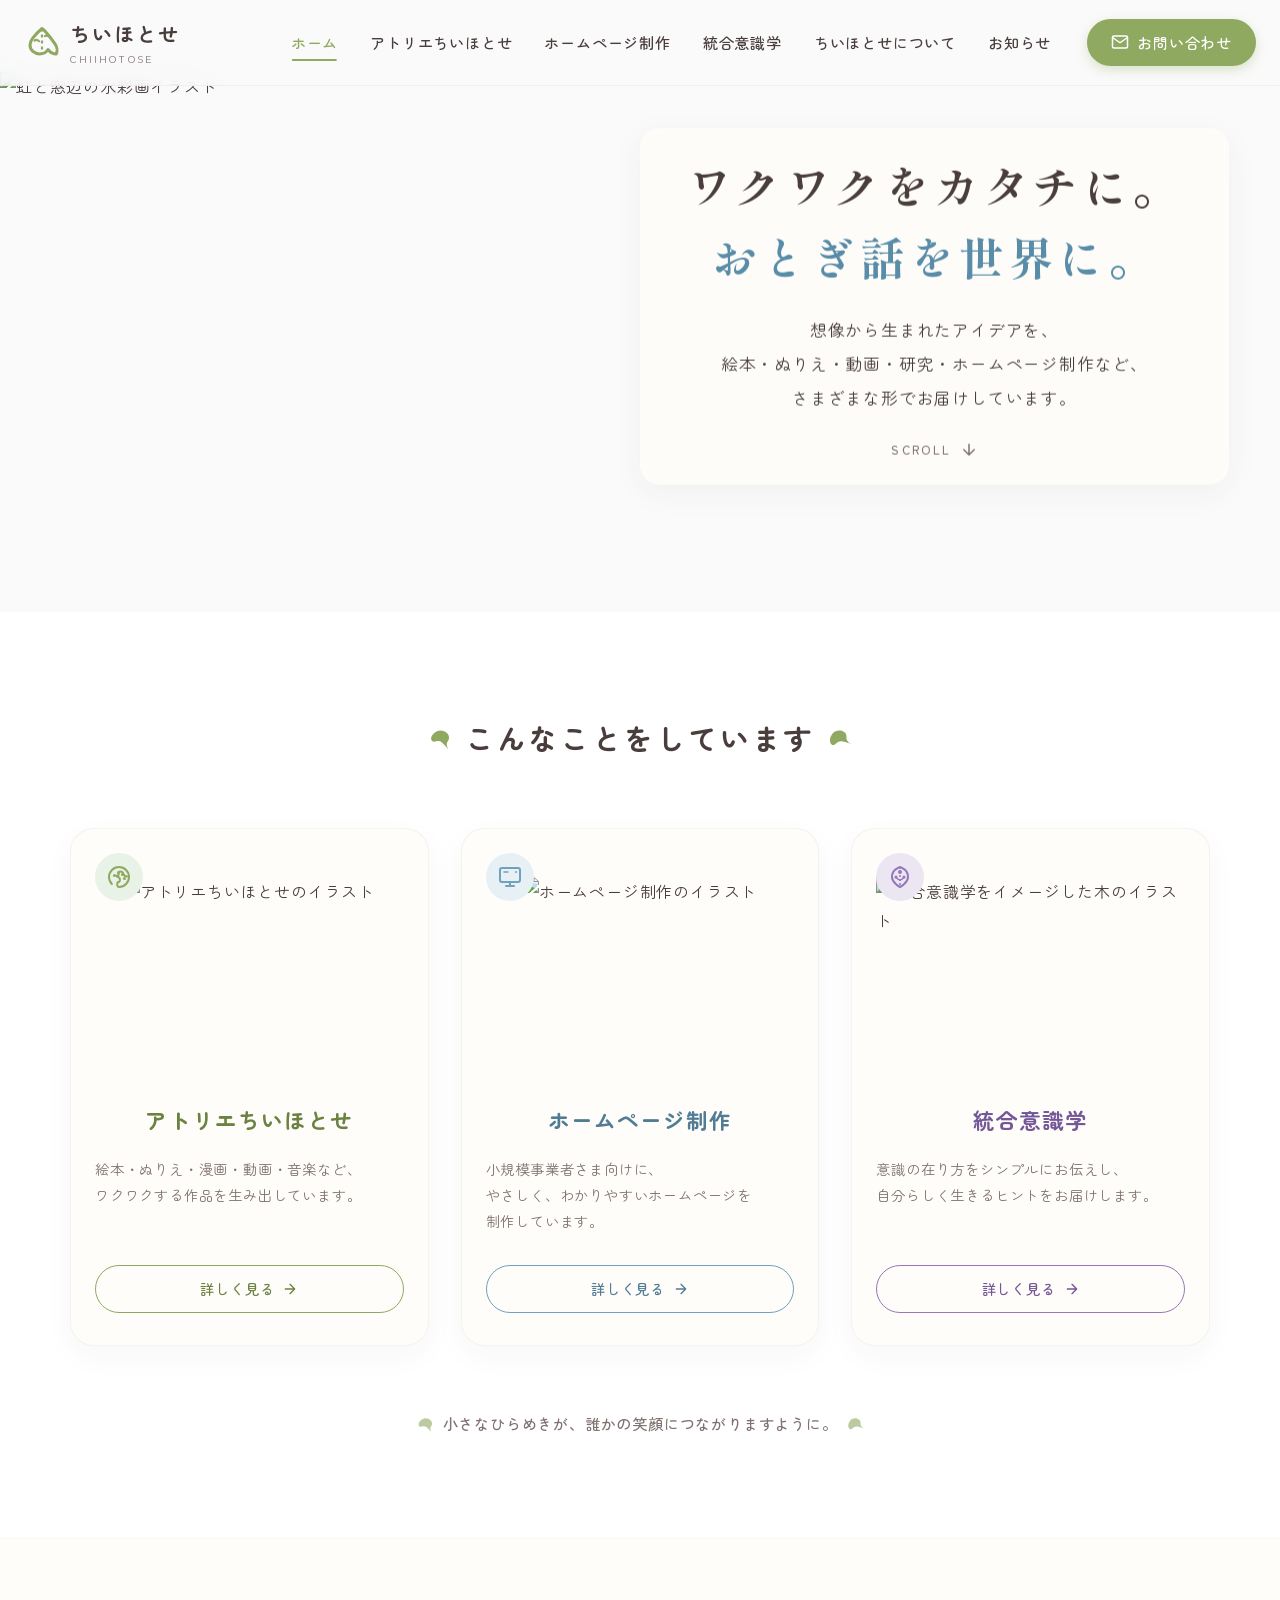
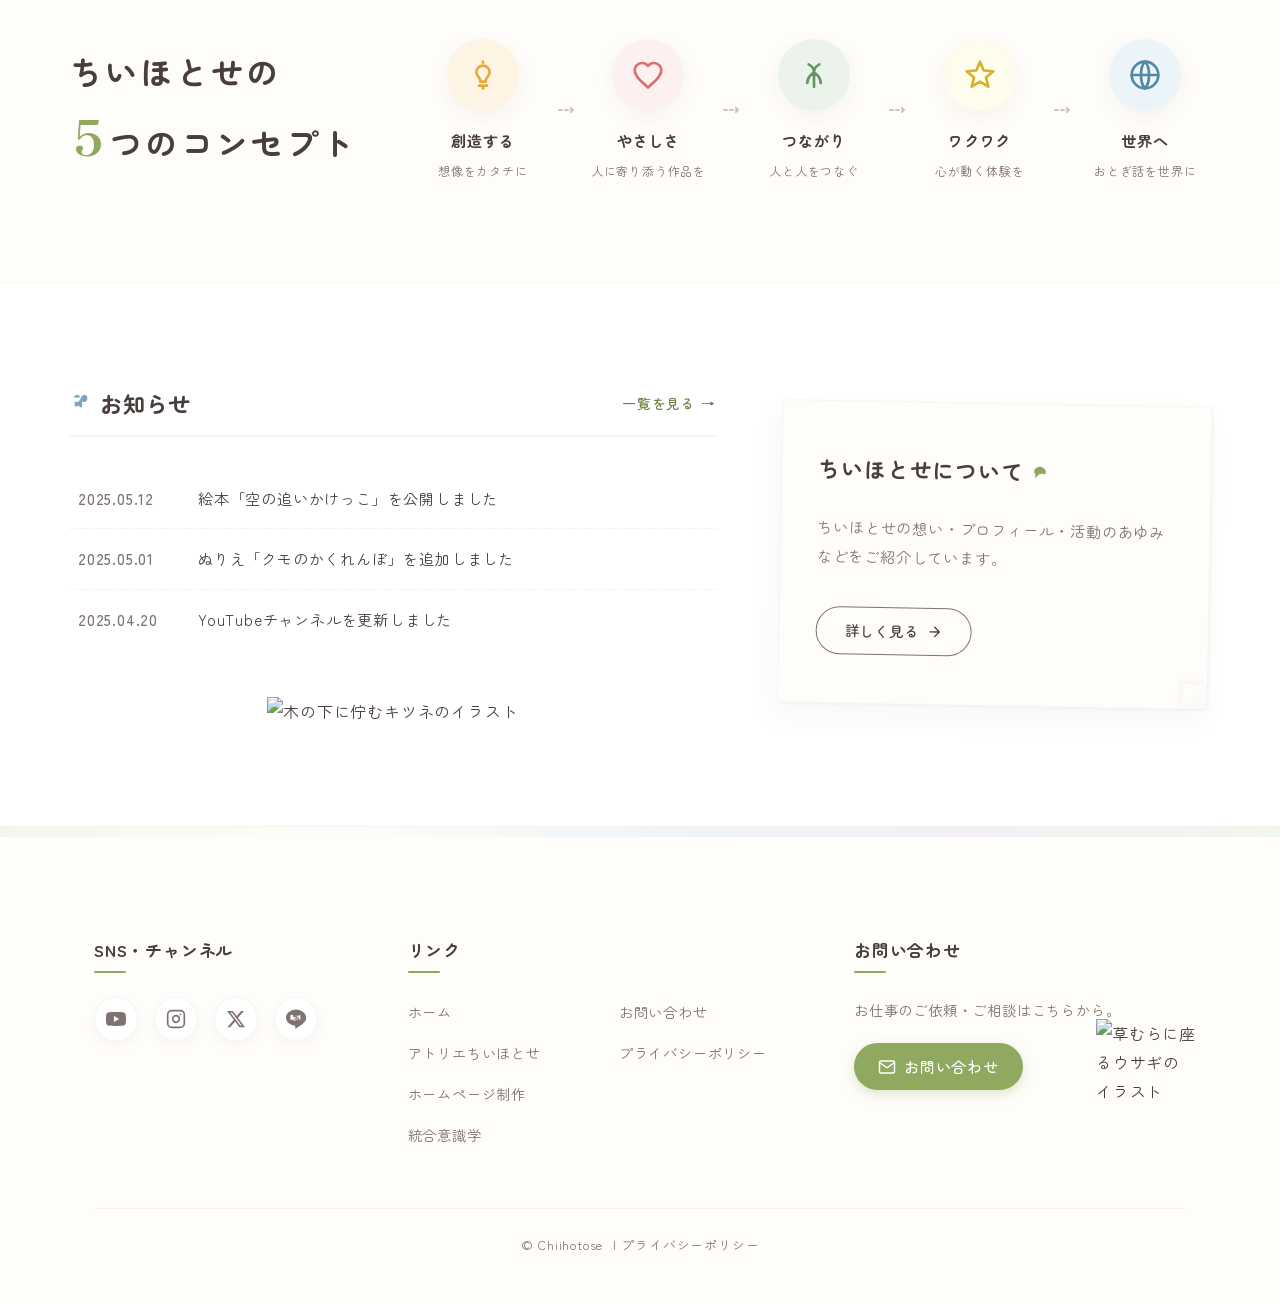
==== index.html @ cfeb2f80 "Add files via upload" ====
<!DOCTYPE html>
<html lang="ja">
<head>
    <meta charset="UTF-8">
    <meta name="viewport" content="width=device-width, initial-scale=1.0">
    <title>ちいほとせ | ワクワクをカタチに。おとぎ話を世界に。</title>
    <meta name="description" content="想像から生まれたアイデアを、絵本・ぬりえ・漫画・動画・音楽・研究など、さまざまな形でお届けしているクリエイティブスタジオ「ちいほとせ」の公式サイトです。">
    <!-- Google Fonts: Zen Maru Gothic & Shippori Mincho -->
    <link rel="preconnect" href="https://fonts.googleapis.com">
    <link rel="preconnect" href="https://fonts.gstatic.com" crossorigin>
    <link href="https://fonts.googleapis.com/css2?family=Shippori+Mincho:wght@500;700&family=Zen+Maru+Gothic:wght@400;500;700&display=swap" rel="stylesheet">
    <!-- styles.css -->
    <link rel="stylesheet" href="styles.css">
</head>
<body>
    <!-- ヘッダー -->
    <header class="site-header" id="site-header">
        <div class="header-container">
            <a href="#" class="header-logo" aria-label="ちいほとせ ホーム">
                <svg class="logo-icon" viewBox="0 0 24 24" fill="none" xmlns="http://www.w3.org/2000/svg">
                    <path d="M12 3C8.5 6 4 10 4 14C4 17.5 7 20 10.5 20C13 20 15 18.5 16 17C17.5 19 19.5 20 21.5 20C22.5 18 22 15 20.5 13C19 11 15 5 12 3Z" stroke="#8FA960" stroke-width="2" stroke-linecap="round" stroke-linejoin="round"/>
                    <path d="M12 3V20" stroke="#8FA960" stroke-width="1.5" stroke-dasharray="2 2"/>
                    <path d="M7 11C7 11 8.5 10 10 11.5" stroke="#8FA960" stroke-width="1.5" stroke-linecap="round"/>
                    <path d="M14 8C14 8 16 7 17.5 9" stroke="#8FA960" stroke-width="1.5" stroke-linecap="round"/>
                </svg>
                <div class="logo-text">
                    <span class="logo-main">ちいほとせ</span>
                    <span class="logo-sub">chiihotose</span>
                </div>
            </a>
            <button class="mobile-nav-toggle" aria-controls="primary-navigation" aria-expanded="false" aria-label="メニューを開閉する">
                <span class="hamburger-bar"></span>
                <span class="hamburger-bar"></span>
                <span class="hamburger-bar"></span>
            </button>
            <nav class="header-nav" id="primary-navigation">
                <ul class="nav-list">
                    <li><a href="#" class="nav-link active">ホーム</a></li>
                    <li><a href="atelier.html" class="nav-link">アトリエちいほとせ</a></li>
                    <li><a href="web.html" class="nav-link">ホームページ制作</a></li>
                    <li><a href="https://aru-ics.github.io/github.io/" class="nav-link" target="_blank" rel="noopener noreferrer">統合意識学</a></li>
                    <li><a href="#about" class="nav-link">ちいほとせについて</a></li>
                    <li><a href="#news" class="nav-link">お知らせ</a></li>
                </ul>
            </nav>
            <div class="header-cta">
                <a href="mailto:chiihotose@gmail.com" class="btn btn-contact">
                    <svg class="btn-icon" viewBox="0 0 24 24" fill="none" xmlns="http://www.w3.org/2000/svg">
                        <path d="M4 4H20C21.1 4 22 4.9 22 6V18C22 19.1 21.1 20 20 20H4C2.9 20 2 19.1 2 18V6C2 4.9 2.9 4 4 4Z" stroke="currentColor" stroke-width="2" stroke-linecap="round" stroke-linejoin="round"/>
                        <path d="M22 6L12 13L2 6" stroke="currentColor" stroke-width="2" stroke-linecap="round" stroke-linejoin="round"/>
                    </svg>
                    <span>お問い合わせ</span>
                </a>
            </div>
        </div>
    </header>

    <main>
        <!-- ヒーローセクション -->
        <section class="hero-section hero-fullwidth">
            <div class="hero-bg-wrapper">
                <img src="assets/hero_watercolor_window.png" alt="虹と窓辺の水彩画イラスト" class="hero-bg-img">
                <div class="hero-overlay-content">
                    <h1 class="hero-title">
                        <span class="title-line">ワクワクをカタチに。</span>
                        <span class="title-line text-blue">おとぎ話を世界に。</span>
                    </h1>
                    <p class="hero-subtext">
                        想像から生まれたアイデアを、<br>
                        絵本・ぬりえ・動画・研究・ホームページ制作など、<br>
                        さまざまな形でお届けしています。
                    </p>
                    <div class="scroll-indicator">
                        <span class="scroll-text">SCROLL</span>
                        <svg class="scroll-arrow" viewBox="0 0 24 24" fill="none" xmlns="http://www.w3.org/2000/svg">
                            <path d="M12 5V19M12 19L5 12M12 19L19 12" stroke="currentColor" stroke-width="2" stroke-linecap="round" stroke-linejoin="round"/>
                        </svg>
                    </div>
                </div>
            </div>
        </section>

        <!-- サービスカードセクション -->
        <section class="services-section">
            <div class="section-container">
                <h2 class="section-title">
                    <svg class="title-leaf leaf-left" viewBox="0 0 24 24" fill="currentColor" xmlns="http://www.w3.org/2000/svg"><path d="M2 21C2 21 6 18 10 16C12 15 15 15.5 17 17C18.5 18 20 17.5 21 16C22.5 13.5 21 9 17 6C14.5 4 10 4 7 6C4.5 7.5 3.5 10.5 4.5 13C5.5 15 5 18 2 21Z"/></svg>
                    <span>こんなことをしています</span>
                    <svg class="title-leaf leaf-right" viewBox="0 0 24 24" fill="currentColor" xmlns="http://www.w3.org/2000/svg"><path d="M22 21C22 21 18 18 14 16C12 15 9 15.5 7 17C5.5 18 4 17.5 3 16C1.5 13.5 3 9 7 6C9.5 4 14 4 17 6C19.5 7.5 20.5 10.5 19.5 13C18.5 15 19 18 22 21Z"/></svg>
                </h2>

                <div class="services-grid">
                    <!-- カード 1: アトリエちいほとせ -->
                    <a href="atelier.html" class="service-card card-atelier">
                        <div class="card-icon-wrapper circle-green">
                            <svg class="card-icon" viewBox="0 0 24 24" fill="none" xmlns="http://www.w3.org/2000/svg">
                                <path d="M12 22C17.5228 22 22 17.5228 22 12C22 6.47715 17.5228 2 12 2C6.47715 2 2 6.47715 2 12C2 14.7255 3.09032 17.1962 4.85857 19M12 22C11.3323 22 10.4284 21.0541 10.222 19.5857C10.027 18.2001 10.5843 17 11.5 17C12.4157 17 13.0805 15.7999 12.8856 14.4143C12.6791 12.9459 11.4589 12 10.7912 12C9.5 12 9.5 10.5 10.5 10.5C11.5 10.5 12 9.5 11.5 8.5C11 7.5 12 6.5 13.5 6.5C15 6.5 16 7.5 16.5 9C17 10.5 18.5 11.5 20 11.5" stroke="currentColor" stroke-width="2" stroke-linecap="round" stroke-linejoin="round"/>
                                <circle cx="7.5" cy="10.5" r="1.5" fill="currentColor"/>
                                <circle cx="11.5" cy="7.5" r="1.5" fill="currentColor"/>
                                <circle cx="15.5" cy="9.5" r="1.5" fill="currentColor"/>
                                <circle cx="17.5" cy="13.5" r="1.5" fill="currentColor"/>
                            </svg>
                        </div>
                        <div class="card-image-container">
                            <img src="assets/atelier_image_only.png" alt="アトリエちいほとせのイラスト" class="card-img">
                        </div>
                        <div class="card-body">
                            <h3 class="card-title text-green">アトリエちいほとせ</h3>
                            <p class="card-description">絵本・ぬりえ・漫画・動画・音楽など、<br>ワクワクする作品を生み出しています。</p>
                            <div class="card-btn btn-atelier-border">
                                <span>詳しく見る</span>
                                <svg class="btn-arrow" viewBox="0 0 24 24" fill="none" xmlns="http://www.w3.org/2000/svg">
                                    <path d="M5 12H19M19 12L12 5M19 12L12 19" stroke="currentColor" stroke-width="2" stroke-linecap="round" stroke-linejoin="round"/>
                                </svg>
                            </div>
                        </div>
                    </a>

                    <!-- カード 2: ホームページ制作 -->
                    <a href="web.html" class="service-card card-web">
                        <div class="card-icon-wrapper circle-blue">
                            <svg class="card-icon" viewBox="0 0 24 24" fill="none" xmlns="http://www.w3.org/2000/svg">
                                <rect x="2" y="3" width="20" height="14" rx="2" stroke="currentColor" stroke-width="2" stroke-linecap="round" stroke-linejoin="round"/>
                                <path d="M8 21H16" stroke="currentColor" stroke-width="2" stroke-linecap="round" stroke-linejoin="round"/>
                                <path d="M12 17V21" stroke="currentColor" stroke-width="2" stroke-linecap="round" stroke-linejoin="round"/>
                                <path d="M6 7H10" stroke="currentColor" stroke-width="1.5" stroke-linecap="round"/>
                                <circle cx="18" cy="7" r="1" fill="currentColor"/>
                            </svg>
                        </div>
                        <div class="card-image-container">
                            <img src="assets/web_image_only.png" alt="ホームページ制作のイラスト" class="card-img">
                        </div>
                        <div class="card-body">
                            <h3 class="card-title text-blue">ホームページ制作</h3>
                            <p class="card-description">小規模事業者さま向けに、<br>やさしく、わかりやすいホームページを<br>制作しています。</p>
                            <div class="card-btn btn-web-border">
                                <span>詳しく見る</span>
                                <svg class="btn-arrow" viewBox="0 0 24 24" fill="none" xmlns="http://www.w3.org/2000/svg">
                                    <path d="M5 12H19M19 12L12 5M19 12L12 19" stroke="currentColor" stroke-width="2" stroke-linecap="round" stroke-linejoin="round"/>
                                </svg>
                            </div>
                        </div>
                    </a>

                    <!-- カード 3: 統合意識学 -->
                    <a href="https://aru-ics.github.io/github.io/" class="service-card card-ics" target="_blank" rel="noopener noreferrer">
                        <div class="card-icon-wrapper circle-purple">
                            <svg class="card-icon" viewBox="0 0 24 24" fill="none" xmlns="http://www.w3.org/2000/svg">
                                <path d="M12 22C12 22 20 18 20 12C20 8 18 5 15 3.5C13.5 2.5 12 2 12 2C12 2 10.5 2.5 9 3.5C6 5 4 8 4 12C4 18 12 22 12 22Z" stroke="currentColor" stroke-width="2" stroke-linecap="round" stroke-linejoin="round"/>
                                <path d="M12 2V22" stroke="currentColor" stroke-width="1.5" stroke-dasharray="2 2"/>
                                <circle cx="12" cy="7" r="2" fill="currentColor"/>
                                <circle cx="8" cy="12" r="1.5" fill="currentColor"/>
                                <circle cx="16" cy="12" r="1.5" fill="currentColor"/>
                                <path d="M8 12.5C9.5 14 10.5 15 12 15C13.5 15 14.5 14 16 12.5" stroke="currentColor" stroke-width="1.5" stroke-linecap="round"/>
                            </svg>
                        </div>
                        <div class="card-image-container">
                            <img src="assets/ics_image_only.png" alt="統合意識学をイメージした木のイラスト" class="card-img">
                        </div>
                        <div class="card-body">
                            <h3 class="card-title text-purple">統合意識学</h3>
                            <p class="card-description">意識の在り方をシンプルにお伝えし、<br>自分らしく生きるヒントをお届けします。</p>
                            <div class="card-btn btn-ics-border">
                                <span>詳しく見る</span>
                                <svg class="btn-arrow" viewBox="0 0 24 24" fill="none" xmlns="http://www.w3.org/2000/svg">
                                    <path d="M5 12H19M19 12L12 5M19 12L12 19" stroke="currentColor" stroke-width="2" stroke-linecap="round" stroke-linejoin="round"/>
                                </svg>
                            </div>
                        </div>
                    </a>
                </div>

                <p class="services-footer-text">
                    <svg class="inline-leaf" viewBox="0 0 24 24" fill="currentColor" xmlns="http://www.w3.org/2000/svg"><path d="M2 21C2 21 6 18 10 16C12 15 15 15.5 17 17C18.5 18 20 17.5 21 16C22.5 13.5 21 9 17 6C14.5 4 10 4 7 6C4.5 7.5 3.5 10.5 4.5 13C5.5 15 5 18 2 21Z"/></svg>
                    <span>小さなひらめきが、誰かの笑顔につながりますように。</span>
                    <svg class="inline-leaf" viewBox="0 0 24 24" fill="currentColor" xmlns="http://www.w3.org/2000/svg"><path d="M22 21C22 21 18 18 14 16C12 15 9 15.5 7 17C5.5 18 4 17.5 3 16C1.5 13.5 3 9 7 6C9.5 4 14 4 17 6C19.5 7.5 20.5 10.5 19.5 13C18.5 15 19 18 22 21Z"/></svg>
                </p>
            </div>
        </section>

        <!-- コンセプトセクション -->
        <section class="concept-section">
            <div class="section-container">
                <div class="concept-layout">
                    <div class="concept-left">
                        <h2 class="concept-section-title">
                            ちいほとせの<br>
                            <span class="highlight-num">5</span>つのコンセプト
                        </h2>
                    </div>
                    <div class="concept-right">
                        <div class="concept-flow">
                            <!-- コンセプト 1 -->
                            <div class="concept-node">
                                <div class="concept-icon-circle bg-yellow">
                                    <svg viewBox="0 0 24 24" fill="none" xmlns="http://www.w3.org/2000/svg" class="concept-svg">
                                        <path d="M15 14C16 13 17 11.5 17 10C17 7.2 14.8 5 12 5C9.2 5 7 7.2 7 10C7 11.5 8 13 9 14C9.8 14.8 10 16 10 17H14C14 16 14.2 14.8 15 14Z" stroke="currentColor" stroke-width="2" stroke-linecap="round" stroke-linejoin="round"/>
                                        <path d="M9 20H15" stroke="currentColor" stroke-width="2" stroke-linecap="round" stroke-linejoin="round"/>
                                        <path d="M12 2V3" stroke="currentColor" stroke-width="2" stroke-linecap="round"/>
                                        <path d="M12 21V22" stroke="currentColor" stroke-width="2" stroke-linecap="round"/>
                                    </svg>
                                </div>
                                <h4 class="concept-node-title">創造する</h4>
                                <p class="concept-node-desc">想像をカタチに</p>
                            </div>

                            <div class="concept-arrow">
                                <svg class="dotted-arrow" viewBox="0 0 24 24" fill="none" xmlns="http://www.w3.org/2000/svg">
                                    <path d="M5 12H19M19 12L15 8M19 12L15 16" stroke="currentColor" stroke-width="2" stroke-linecap="round" stroke-linejoin="round" stroke-dasharray="3 3"/>
                                </svg>
                            </div>

                            <!-- コンセプト 2 -->
                            <div class="concept-node">
                                <div class="concept-icon-circle bg-pink">
                                    <svg viewBox="0 0 24 24" fill="none" xmlns="http://www.w3.org/2000/svg" class="concept-svg">
                                        <path d="M12 21.35L10.55 20.03C5.4 15.36 2 12.28 2 8.5C2 5.42 4.42 3 7.5 3C9.24 3 10.91 3.81 12 5.09C13.09 3.81 14.76 3 16.5 3C19.58 3 22 5.42 22 8.5C22 12.28 18.6 15.36 13.45 20.04L12 21.35Z" stroke="currentColor" stroke-width="2" stroke-linecap="round" stroke-linejoin="round"/>
                                    </svg>
                                </div>
                                <h4 class="concept-node-title">やさしさ</h4>
                                <p class="concept-node-desc">人に寄り添う作品を</p>
                            </div>

                            <div class="concept-arrow">
                                <svg class="dotted-arrow" viewBox="0 0 24 24" fill="none" xmlns="http://www.w3.org/2000/svg">
                                    <path d="M5 12H19M19 12L15 8M19 12L15 16" stroke="currentColor" stroke-width="2" stroke-linecap="round" stroke-linejoin="round" stroke-dasharray="3 3"/>
                                </svg>
                            </div>

                            <!-- コンセプト 3 -->
                            <div class="concept-node">
                                <div class="concept-icon-circle bg-green">
                                    <svg viewBox="0 0 24 24" fill="none" xmlns="http://www.w3.org/2000/svg" class="concept-svg">
                                        <path d="M12 10C12 10 12 6 8 4M12 10C12 10 12 6 16 4M12 10V21M12 10C9 12 7 15 7 18M12 10C15 12 17 15 17 18" stroke="currentColor" stroke-width="2" stroke-linecap="round" stroke-linejoin="round"/>
                                    </svg>
                                </div>
                                <h4 class="concept-node-title">つながり</h4>
                                <p class="concept-node-desc">人と人をつなぐ</p>
                            </div>

                            <div class="concept-arrow">
                                <svg class="dotted-arrow" viewBox="0 0 24 24" fill="none" xmlns="http://www.w3.org/2000/svg">
                                    <path d="M5 12H19M19 12L15 8M19 12L15 16" stroke="currentColor" stroke-width="2" stroke-linecap="round" stroke-linejoin="round" stroke-dasharray="3 3"/>
                                </svg>
                            </div>

                            <!-- コンセプト 4 -->
                            <div class="concept-node">
                                <div class="concept-icon-circle bg-lightyellow">
                                    <svg viewBox="0 0 24 24" fill="none" xmlns="http://www.w3.org/2000/svg" class="concept-svg">
                                        <path d="M12 2L14.8 8.6L22 9.2L16.5 13.8L18.2 20.8L12 17L5.8 20.8L7.5 13.8L2 9.2L9.2 8.6L12 2Z" stroke="currentColor" stroke-width="2" stroke-linecap="round" stroke-linejoin="round"/>
                                    </svg>
                                </div>
                                <h4 class="concept-node-title">ワクワク</h4>
                                <p class="concept-node-desc">心が動く体験を</p>
                            </div>

                            <div class="concept-arrow">
                                <svg class="dotted-arrow" viewBox="0 0 24 24" fill="none" xmlns="http://www.w3.org/2000/svg">
                                    <path d="M5 12H19M19 12L15 8M19 12L15 16" stroke="currentColor" stroke-width="2" stroke-linecap="round" stroke-linejoin="round" stroke-dasharray="3 3"/>
                                </svg>
                            </div>

                            <!-- コンセプト 5 -->
                            <div class="concept-node">
                                <div class="concept-icon-circle bg-blue">
                                    <svg viewBox="0 0 24 24" fill="none" xmlns="http://www.w3.org/2000/svg" class="concept-svg">
                                        <circle cx="12" cy="12" r="10" stroke="currentColor" stroke-width="2" stroke-linecap="round" stroke-linejoin="round"/>
                                        <path d="M12 2C14.5 4.5 15 8.5 15 12C15 15.5 14.5 19.5 12 22C9.5 19.5 9 15.5 9 12C9 8.5 9.5 4.5 12 2Z" stroke="currentColor" stroke-width="2" stroke-linecap="round" stroke-linejoin="round"/>
                                        <path d="M2 12H22" stroke="currentColor" stroke-width="2" stroke-linecap="round" stroke-linejoin="round"/>
                                    </svg>
                                </div>
                                <h4 class="concept-node-title">世界へ</h4>
                                <p class="concept-node-desc">おとぎ話を世界に</p>
                            </div>
                        </div>
                    </div>
                </div>
            </div>
        </section>

        <!-- お知らせ ＆ ちいほとせについて セクション -->
        <section class="info-section">
            <div class="section-container grid-two-columns">
                <!-- お知らせ -->
                <div class="news-column" id="news">
                    <div class="column-header">
                        <h3 class="column-title">
                            <svg class="title-butterfly" viewBox="0 0 24 24" fill="currentColor" xmlns="http://www.w3.org/2000/svg">
                                <path d="M4 6C4 6 5.5 3 8 3C10.5 3 11 5.5 11 7C11 9 9.5 11 7.5 11C6.5 11 5.5 10 5.5 10C5.5 10 5 11.5 5 13C5 15 6 16 7 16C8 16 9 14.5 9 14.5C9 14.5 10 16 11 16.5C12 17 13.5 16 13.5 16C13.5 16 13 14.5 13 13C13 11.5 13.5 10 13.5 10C13.5 10 14.5 11 15.5 11C17.5 11 19 9 19 7C19 5.5 18.5 3 16 3C13.5 3 12 6 12 6C12 6 11.5 8 11.5 9.5C11.5 8 11 6 11 6Z"/>
                            </svg>
                            <span>お知らせ</span>
                        </h3>
                        <a href="#" class="btn-more-link">一覧を見る →</a>
                    </div>
                    <ul class="news-list">
                        <li class="news-item">
                            <span class="news-date">2025.05.12</span>
                            <span class="news-text">絵本「空の追いかけっこ」を公開しました</span>
                        </li>
                        <li class="news-item">
                            <span class="news-date">2025.05.01</span>
                            <span class="news-text">ぬりえ「クモのかくれんぼ」を追加しました</span>
                        </li>
                        <li class="news-item">
                            <span class="news-date">2025.04.20</span>
                            <span class="news-text">YouTubeチャンネルを更新しました</span>
                        </li>
                    </ul>
                    <div class="news-illustration">
                        <img src="assets/fox_under_tree.png" alt="木の下に佇むキツネのイラスト" class="fox-tree-img">
                    </div>
                </div>

                <!-- ちいほとせについて -->
                <div class="about-column" id="about">
                    <div class="about-card-paper">
                        <div class="about-card-inner">
                            <h3 class="about-card-title">
                                <span>ちいほとせについて</span>
                                <svg class="inline-leaf-mini" viewBox="0 0 24 24" fill="currentColor" xmlns="http://www.w3.org/2000/svg"><path d="M2 21C2 21 6 18 10 16C12 15 15 15.5 17 17C18.5 18 20 17.5 21 16C22.5 13.5 21 9 17 6C14.5 4 10 4 7 6C4.5 7.5 3.5 10.5 4.5 13C5.5 15 5 18 2 21Z"/></svg>
                            </h3>
                            <p class="about-card-text">
                                ちいほとせの想い・プロフィール・活動のあゆみなどをご紹介しています。
                            </p>
                            <a href="#" class="about-card-btn">
                                <span>詳しく見る</span>
                                <svg class="btn-arrow" viewBox="0 0 24 24" fill="none" xmlns="http://www.w3.org/2000/svg">
                                    <path d="M5 12H19M19 12L12 5M19 12L12 19" stroke="currentColor" stroke-width="2" stroke-linecap="round" stroke-linejoin="round"/>
                                </svg>
                            </a>
                        </div>
                    </div>
                </div>
            </div>
        </section>
    </main>

    <!-- フッター -->
    <footer class="site-footer">
        <div class="footer-flower-border"></div>
        <div class="footer-container">
            <div class="footer-columns">
                <!-- 左: SNS情報 -->
                <div class="footer-column footer-sns-col">
                    <h4 class="footer-title">SNS・チャンネル</h4>
                    <div class="sns-icons">
                        <!-- YouTube -->
                        <a href="https://www.youtube.com/" target="_blank" rel="noopener noreferrer" class="sns-icon-btn yt" aria-label="YouTube">
                            <svg viewBox="0 0 24 24" fill="currentColor" xmlns="http://www.w3.org/2000/svg">
                                <path d="M23.498 6.163a3.003 3.003 0 0 0-2.11-2.11C19.518 3.5 12 3.5 12 3.5s-7.517 0-9.388.502a3.003 3.003 0 0 0-2.11 2.11C0 8.033 0 12 0 12s0 3.967.502 5.837a3.003 3.003 0 0 0 2.11 2.11c1.871.502 9.388.502 9.388.502s7.518 0 9.388-.502a3.003 3.003 0 0 0 2.11-2.11C24 15.967 24 12 24 12s0-3.967-.502-5.837zM9.545 15.568V8.432L15.818 12l-6.273 3.568z"/>
                            </svg>
                        </a>
                        <!-- Instagram -->
                        <a href="https://www.instagram.com/" target="_blank" rel="noopener noreferrer" class="sns-icon-btn ig" aria-label="Instagram">
                            <svg viewBox="0 0 24 24" fill="none" stroke="currentColor" stroke-width="2" stroke-linecap="round" stroke-linejoin="round" xmlns="http://www.w3.org/2000/svg">
                                <rect x="2" y="2" width="20" height="20" rx="5" ry="5"/>
                                <path d="M16 11.37A4 4 0 1 1 12.63 8 4 4 0 0 1 16 11.37z"/>
                                <line x1="17.5" y1="6.5" x2="17.51" y2="6.5"/>
                            </svg>
                        </a>
                        <!-- X (Twitter) -->
                        <a href="https://twitter.com/chiihotose" target="_blank" rel="noopener noreferrer" class="sns-icon-btn x" aria-label="X (旧Twitter)">
                            <svg viewBox="0 0 24 24" fill="currentColor" xmlns="http://www.w3.org/2000/svg">
                                <path d="M18.244 2.25h3.308l-7.227 8.26 8.502 11.24H16.17l-5.214-6.817L4.99 21.75H1.68l7.73-8.835L1.254 2.25H8.08l4.713 6.231zm-1.161 17.52h1.833L7.084 4.126H5.117z"/>
                            </svg>
                        </a>
                        <!-- LINE -->
                        <a href="https://line.me/" target="_blank" rel="noopener noreferrer" class="sns-icon-btn line" aria-label="LINE">
                            <svg viewBox="0 0 24 24" fill="currentColor" xmlns="http://www.w3.org/2000/svg">
                                <path d="M24 10.304c0-5.369-5.383-9.738-12-9.738-6.616 0-12 4.369-12 9.738 0 4.814 4.269 8.846 10.036 9.608.391.084.922.258 1.057.592.121.303.079.778.039 1.084l-.171 1.027c-.053.303-.251 1.185 1.083.645 1.333-.54 7.185-4.225 9.805-7.236 2.05-2.28 3.15-4.568 3.15-6.953zm-15.908 2.65h-2.146c-.365 0-.661-.296-.661-.661V7.747c0-.365.296-.661.661-.661h2.146c.365 0 .661.296.661.661v.564c0 .365-.296.661-.661.661H9.138v.827h1.613c.365 0 .661.296.661.661v.564c0 .365-.296.661-.661.661H9.138v.892h1.613c.365 0 .661.296.661.661v.564c0 .366-.296.662-.661.662zm4.333 0c-.365 0-.661-.296-.661-.661V7.747c0-.365.296-.661.661-.661h.564c.365 0 .661.296.661.661v3.932c0 .365-.296.661-.661.661h-.564zm4.846 0h-.564c-.234 0-.448-.124-.564-.325l-2.023-3.41v3.074c0 .365-.296.661-.661.661h-.564c-.365 0-.661-.296-.661-.661V7.747c0-.234.124-.448.325-.564.201-.116.45-.112.645.011l2.25 1.776V7.747c0-.365.296-.661.661-.661h.564c.365 0 .661.296.661.661v4.596c0 .365-.296.661-.661.661zm4.846-1.503h-1.613v-.827h1.613c.365 0 .661-.296.661-.661V9.401c0-.365-.296-.661-.661-.661h-1.613v-.827h1.613c.365 0 .661-.296.661-.661v-.564c0-.365-.296-.661-.661-.661h-2.842c-.365 0-.661.296-.661.661v4.596c0 .365.296.661.661.661h2.842c.365 0 .661-.296.661-.661v-.564c0-.365-.296-.661-.661-.661z"/>
                            </svg>
                        </a>
                    </div>
                </div>

                <!-- 中: リンク (サイトマップ) -->
                <div class="footer-column footer-links-col">
                    <h4 class="footer-title">リンク</h4>
                    <div class="footer-links-grid">
                        <ul class="footer-links-list">
                            <li><a href="index.html">ホーム</a></li>
                            <li><a href="atelier.html">アトリエちいほとせ</a></li>
                            <li><a href="web.html">ホームページ制作</a></li>
                            <li><a href="https://aru-ics.github.io/github.io/">統合意識学</a></li>
                        </ul>
                        <ul class="footer-links-list">
                            <li><a href="mailto:chiihotose@gmail.com">お問い合わせ</a></li>
                            <li><a href="privacy.html">プライバシーポリシー</a></li>
                        </ul>
                    </div>
                </div>

                <!-- 右: お問い合わせ -->
                <div class="footer-column footer-contact-col" id="contact">
                    <h4 class="footer-title">お問い合わせ</h4>
                    <p class="footer-contact-text">お仕事のご依頼・ご相談はこちらから。</p>
                    <div class="footer-cta-wrapper">
                        <a href="mailto:chiihotose@gmail.com" class="btn btn-contact btn-footer-contact">
                            <svg class="btn-icon" viewBox="0 0 24 24" fill="none" xmlns="http://www.w3.org/2000/svg">
                                <path d="M4 4H20C21.1 4 22 4.9 22 6V18C22 19.1 21.1 20 20 20H4C2.9 20 2 19.1 2 18V6C2 4.9 2.9 4 4 4Z" stroke="currentColor" stroke-width="2" stroke-linecap="round" stroke-linejoin="round"/>
                                <path d="M22 6L12 13L2 6" stroke="currentColor" stroke-width="2" stroke-linecap="round" stroke-linejoin="round"/>
                            </svg>
                            <span>お問い合わせ</span>
                        </a>
                        <div class="rabbit-illustration">
                            <img src="assets/rabbit_flowers.png" alt="草むらに座るウサギのイラスト" class="rabbit-img">
                        </div>
                    </div>
                </div>
            </div>

            <!-- コピーライト -->
            <div class="footer-bottom">
                <p class="copyright">&copy; Chiihotose &nbsp;|
                    <a href="privacy.html" class="privacy-link">プライバシーポリシー</a>
                </p>
            </div>
        </div>
    </footer>

    <!-- JavaScript for Mobile Menu & Header Scroll effect -->
    <script>
        document.addEventListener('DOMContentLoaded', () => {
            const header = document.getElementById('site-header');
            const mobileToggle = document.querySelector('.mobile-nav-toggle');
            const primaryNav = document.getElementById('primary-navigation');

            // 1. スクロール時のヘッダー背景色切り替え
            window.addEventListener('scroll', () => {
                if (window.scrollY > 50) {
                    header.classList.add('scrolled');
                } else {
                    header.classList.remove('scrolled');
                }
            });

            // 2. モバイルナビゲーションの開閉
            mobileToggle.addEventListener('click', () => {
                const isExpanded = mobileToggle.getAttribute('aria-expanded') === 'true';
                mobileToggle.setAttribute('aria-expanded', !isExpanded);
                primaryNav.classList.toggle('open');
                document.body.classList.toggle('no-scroll');
            });

            // 3. ナビゲーションリンクをクリックしたときにモバイルメニューを閉じる
            const navLinks = document.querySelectorAll('.nav-link');
            navLinks.forEach(link => {
                link.addEventListener('click', () => {
                    mobileToggle.setAttribute('aria-expanded', 'false');
                    primaryNav.classList.remove('open');
                    document.body.classList.remove('no-scroll');
                });
            });
        });
    </script>
</body>
</html>
---- styles.css ----
/* 
  ちいほとせ - デザインシステム & スタイル
  Concept: Warm, gentle, inspiring creative studio
*/

/* -------------------------------------------------------------
   1. 変数定義 & 基本リセット
------------------------------------------------------------- */
:root {
    /* カラーシステム */
    --color-bg-main: #FAFAFA;
    --color-bg-warm: #FFFDF9;
    --color-text-main: #4A3E3D; /* 温かみのあるダークブラウングレー */
    --color-text-muted: #807270;
    
    /* テーマアクセント */
    --color-green: #8FA960;
    --color-green-light: #F4F8F3;
    --color-green-dark: #6C8243;
    
    --color-blue: #70A2BE;
    --color-blue-light: #F2F7F9;
    --color-blue-dark: #507C96;
    
    --color-purple: #9478B8;
    --color-purple-light: #F5F2F9;
    --color-purple-dark: #745799;

    --color-yellow: #F7D070;
    --color-pink: #F5A3A3;
    --color-lightyellow: #FCEFB4;
    
    /* フォントシステム */
    --font-sans: 'Zen Maru Gothic', sans-serif;
    --font-serif: 'Shippori Mincho', serif;
    
    /* アニメーション & シャドウ */
    --transition-smooth: all 0.4s cubic-bezier(0.25, 1, 0.5, 1);
    --shadow-soft: 0 10px 30px rgba(74, 62, 61, 0.04);
    --shadow-medium: 0 16px 48px rgba(74, 62, 61, 0.08);
    --shadow-card-hover: 0 24px 60px rgba(74, 62, 61, 0.12);
}

* {
    margin: 0;
    padding: 0;
    box-sizing: border-box;
}

html {
    scroll-behavior: smooth;
    font-size: 16px;
}

body {
    background-color: var(--color-bg-main);
    color: var(--color-text-main);
    font-family: var(--font-sans);
    line-height: 1.8;
    letter-spacing: 0.05em;
    overflow-x: hidden;
    -webkit-font-smoothing: antialiased;
}

a {
    color: inherit;
    text-decoration: none;
    transition: var(--transition-smooth);
}

img {
    max-width: 100%;
    height: auto;
    display: block;
}

/* -------------------------------------------------------------
   2. 共通ボタン・コンポーネント
------------------------------------------------------------- */
.btn {
    display: inline-flex;
    align-items: center;
    justify-content: center;
    gap: 8px;
    padding: 10px 24px;
    border-radius: 30px;
    font-weight: 500;
    font-size: 0.95rem;
    cursor: pointer;
    transition: var(--transition-smooth);
    border: none;
}

.btn-contact {
    background-color: var(--color-green);
    color: #FFFFFF;
    box-shadow: 0 4px 12px rgba(143, 169, 96, 0.3);
}

.btn-contact:hover {
    background-color: var(--color-green-dark);
    transform: translateY(-2px);
    box-shadow: 0 6px 16px rgba(143, 169, 96, 0.4);
}

.btn-icon {
    width: 18px;
    height: 18px;
}

/* -------------------------------------------------------------
   3. ヘッダー
------------------------------------------------------------- */
.site-header {
    position: fixed;
    top: 0;
    left: 0;
    width: 100%;
    z-index: 1000;
    background-color: rgba(250, 250, 250, 0.85);
    backdrop-filter: blur(8px);
    border-bottom: 1px solid rgba(74, 62, 61, 0.05);
    transition: var(--transition-smooth);
}

.site-header.scrolled {
    background-color: #FFFFFF;
    box-shadow: 0 2px 20px rgba(74, 62, 61, 0.04);
    padding: 8px 0;
}

.header-container {
    max-width: 1280px;
    margin: 0 auto;
    padding: 16px 24px;
    display: flex;
    align-items: center;
    justify-content: space-between;
}

.header-logo {
    display: flex;
    align-items: center;
    gap: 10px;
}

.logo-icon {
    width: 36px;
    height: 36px;
    transition: var(--transition-smooth);
}

.header-logo:hover .logo-icon {
    transform: rotate(-10deg) scale(1.1);
}

.logo-text {
    display: flex;
    flex-direction: column;
}

.logo-main {
    font-family: var(--font-sans);
    font-weight: 700;
    font-size: 1.25rem;
    color: var(--color-text-main);
    letter-spacing: 0.1em;
}

.logo-sub {
    font-size: 0.65rem;
    color: var(--color-text-muted);
    letter-spacing: 0.2em;
    text-transform: uppercase;
    margin-top: -2px;
}

/* ナビゲーション */
.header-nav {
    margin-left: auto;
    margin-right: 32px;
}

.nav-list {
    display: flex;
    list-style: none;
    gap: 24px;
}

.nav-link {
    font-size: 0.95rem;
    font-weight: 500;
    color: var(--color-text-main);
    padding: 8px 4px;
    position: relative;
}

.nav-link::after {
    content: '';
    position: absolute;
    bottom: 0;
    left: 50%;
    width: 0;
    height: 2px;
    background-color: var(--color-green);
    transition: var(--transition-smooth);
    transform: translateX(-50%);
    border-radius: 2px;
}

.nav-link:hover {
    color: var(--color-green);
}

.nav-link:hover::after,
.nav-link.active::after {
    width: 80%;
}

.nav-link.active {
    color: var(--color-green);
}

/* モバイルメニューボタン */
.mobile-nav-toggle {
    display: none;
    background: transparent;
    border: none;
    cursor: pointer;
    padding: 10px;
}

.hamburger-bar {
    display: block;
    width: 24px;
    height: 2px;
    background-color: var(--color-text-main);
    margin: 5px 0;
    transition: var(--transition-smooth);
}

/* -------------------------------------------------------------
   4. ヒーローセクション
------------------------------------------------------------- */
.hero-section {
    position: relative;
    min-height: 550px;
    display: flex;
    align-items: center;
    justify-content: center;
    overflow: hidden;
    padding: 120px 24px 60px;
    background: radial-gradient(circle at 10% 20%, rgba(244, 248, 243, 0.7) 0%, rgba(255, 253, 249, 1) 50%, rgba(242, 247, 249, 0.7) 100%);
}

/* 全幅ヒーロー（新レイアウト） */
.hero-section.hero-fullwidth {
    padding: 0;
    min-height: auto;
    display: block;
    background: none;
}

.hero-bg-wrapper {
    position: relative;
    width: 100%;
    min-height: 540px;
    overflow: hidden;
    /* ヘッダー分の上部パディング */
    padding-top: 72px;
}

.hero-bg-img {
    width: 100%;
    height: auto;
    display: block;
    object-fit: cover;
    min-height: 540px;
    object-position: left center;
}

/* テキストを画像の右側中央エリアに重ねる */
.hero-overlay-content {
    position: absolute;
    top: 50%;
    /* 画像の左側にオブジェクトがあるため、右~中央に配置 */
    right: 4%;
    width: 46%;
    transform: translateY(-50%);
    display: flex;
    flex-direction: column;
    align-items: center;
    text-align: center;
    animation: fadeInUp 1.2s ease-out 0.2s backwards;
    padding: 24px;
    /* 半透明の白い背景で可読性を確保 */
    background: rgba(255, 253, 249, 0.65);
    backdrop-filter: blur(4px);
    border-radius: 20px;
    box-shadow: 0 8px 32px rgba(74, 62, 61, 0.05);
}

.hero-container {
    position: relative;
    z-index: 3;
    max-width: 1140px;
    width: 100%;
    padding: 0 24px;
    display: grid;
    grid-template-columns: 1.1fr 0.9fr;
    gap: 48px;
    align-items: center;
}

.hero-left {
    display: flex;
    justify-content: center;
    align-items: center;
    animation: fadeInUp 1.2s ease-out;
}

.hero-window-img {
    max-width: 100%;
    height: auto;
    border-radius: 16px;
    box-shadow: 0 8px 32px rgba(74, 62, 61, 0.04);
}

.hero-right {
    display: flex;
    flex-direction: column;
    align-items: flex-start;
    text-align: left;
    animation: fadeInUp 1.2s ease-out 0.2s backwards;
}

.hero-title {
    font-family: var(--font-serif);
    font-size: clamp(2rem, 3.5vw, 2.8rem);
    font-weight: 700;
    line-height: 1.5;
    margin-bottom: 24px;
    color: var(--color-text-main);
    letter-spacing: 0.1em;
}

.hero-title .title-line {
    display: block;
}

.hero-title .text-blue {
    color: #588CA8;
    margin-top: 4px;
}

.hero-subtext {
    font-size: clamp(0.95rem, 1.5vw, 1.05rem);
    line-height: 2;
    color: var(--color-text-main);
    margin-bottom: 24px;
    font-weight: 400;
}

/* スクロール案内 */
.scroll-indicator {
    display: inline-flex;
    align-items: center;
    gap: 8px;
    color: var(--color-text-muted);
}

.scroll-text {
    font-size: 0.75rem;
    letter-spacing: 0.2em;
    font-weight: 500;
}

.scroll-arrow {
    width: 18px;
    height: 18px;
    animation: bounce 2s infinite;
}

/* -------------------------------------------------------------
   5. サービスカードセクション
------------------------------------------------------------- */
.services-section {
    padding: 100px 24px;
    background-color: #FFFFFF;
}

.section-container {
    max-width: 1140px;
    margin: 0 auto;
}

.section-title {
    font-family: var(--font-sans);
    font-size: 1.8rem;
    font-weight: 700;
    text-align: center;
    margin-bottom: 64px;
    display: flex;
    align-items: center;
    justify-content: center;
    gap: 12px;
    letter-spacing: 0.1em;
}

.title-leaf {
    width: 24px;
    height: 24px;
    color: var(--color-green);
}

.title-leaf.leaf-left {
    transform: scaleX(-1) rotate(-15deg);
}

.title-leaf.leaf-right {
    transform: rotate(-15deg);
}

/* カードグリッド */
.services-grid {
    display: grid;
    grid-template-columns: repeat(3, 1fr);
    gap: 32px;
}

/* 個別カード */
.service-card {
    display: flex;
    flex-direction: column;
    background-color: var(--color-bg-warm);
    border-radius: 24px;
    overflow: hidden;
    box-shadow: var(--shadow-soft);
    border: 1px solid rgba(74, 62, 61, 0.05);
    position: relative;
    padding: 32px 24px;
    transition: var(--transition-smooth);
    cursor: pointer;
}

/* アイコンラッパー */
.card-icon-wrapper {
    position: absolute;
    top: 24px;
    left: 24px;
    width: 48px;
    height: 48px;
    border-radius: 50%;
    display: flex;
    align-items: center;
    justify-content: center;
    z-index: 5;
}

.card-icon {
    width: 24px;
    height: 24px;
}

/* アイコン個別色 */
.circle-green { background-color: #E9F2E6; color: var(--color-green); }
.circle-blue { background-color: #E6F0F5; color: var(--color-blue); }
.circle-purple { background-color: #EBE6F2; color: var(--color-purple); }

/* 画像コンテナ */
.card-image-container {
    width: 100%;
    height: 200px;
    display: flex;
    align-items: center;
    justify-content: center;
    margin-top: 16px;
    margin-bottom: 24px;
    overflow: hidden;
}

.card-img {
    height: 100%;
    width: auto;
    object-fit: contain;
    transition: var(--transition-smooth);
}

/* カードテキスト */
.card-body {
    display: flex;
    flex-direction: column;
    flex-grow: 1;
    text-align: center;
}

.card-title {
    font-size: 1.35rem;
    font-weight: 700;
    margin-bottom: 16px;
    letter-spacing: 0.05em;
}

/* タイトル個別色 */
.text-green { color: var(--color-green-dark); }
.text-blue { color: var(--color-blue-dark); }
.text-purple { color: var(--color-purple-dark); }

.card-description {
    font-size: 0.9rem;
    line-height: 1.8;
    color: var(--color-text-muted);
    margin-bottom: 32px;
    flex-grow: 1;
    text-align: justify;
    text-justify: inter-character;
}

/* カード内ボタン */
.card-btn {
    display: inline-flex;
    align-items: center;
    justify-content: center;
    gap: 8px;
    padding: 10px 24px;
    border-radius: 24px;
    font-size: 0.9rem;
    font-weight: 500;
    width: 100%;
    margin-top: auto;
    background-color: transparent;
    transition: var(--transition-smooth);
}

.btn-arrow {
    width: 16px;
    height: 16px;
    transition: var(--transition-smooth);
}

.btn-atelier-border { border: 1px solid var(--color-green); color: var(--color-green-dark); }
.btn-web-border { border: 1px solid var(--color-blue); color: var(--color-blue-dark); }
.btn-ics-border { border: 1px solid var(--color-purple); color: var(--color-purple-dark); }

/* ホバー時の挙動 */
.service-card:hover {
    transform: translateY(-10px);
    box-shadow: var(--shadow-card-hover);
}

/* 各カード個別のホバー背景変化 */
.card-atelier:hover { background-color: var(--color-green-light); border-color: rgba(143, 169, 96, 0.2); }
.card-web:hover { background-color: var(--color-blue-light); border-color: rgba(112, 162, 190, 0.2); }
.card-ics:hover { background-color: var(--color-purple-light); border-color: rgba(148, 120, 184, 0.2); }

.service-card:hover .card-img {
    transform: scale(1.06);
}

.service-card:hover .btn-arrow {
    transform: translateX(4px);
}

/* カード内ボタンホバー塗りつぶし */
.card-atelier:hover .btn-atelier-border { background-color: var(--color-green); color: #FFFFFF; }
.card-web:hover .btn-web-border { background-color: var(--color-blue); color: #FFFFFF; }
.card-ics:hover .btn-ics-border { background-color: var(--color-purple); color: #FFFFFF; }

/* カード下テキスト */
.services-footer-text {
    margin-top: 64px;
    text-align: center;
    font-size: 0.95rem;
    color: var(--color-text-muted);
    font-weight: 500;
    display: flex;
    align-items: center;
    justify-content: center;
    gap: 8px;
}

.inline-leaf {
    width: 18px;
    height: 18px;
    color: var(--color-green);
    opacity: 0.6;
}

.services-footer-text svg:first-child {
    transform: scaleX(-1) rotate(-15deg);
}

.services-footer-text svg:last-child {
    transform: rotate(-15deg);
}

/* -------------------------------------------------------------
   6. コンセプトセクション
------------------------------------------------------------- */
.concept-section {
    padding: 100px 24px;
    background-color: var(--color-bg-warm);
    border-top: 1px solid rgba(74, 62, 61, 0.03);
    border-bottom: 1px solid rgba(74, 62, 61, 0.03);
}

.concept-layout {
    display: grid;
    grid-template-columns: 300px 1fr;
    gap: 48px;
    align-items: center;
}

.concept-section-title {
    font-family: var(--font-sans);
    font-size: 2rem;
    font-weight: 700;
    line-height: 1.6;
    color: var(--color-text-main);
    letter-spacing: 0.1em;
}

.concept-section-title .highlight-num {
    font-size: 3rem;
    color: var(--color-green);
    font-family: var(--font-serif);
    position: relative;
    display: inline-block;
    margin: 0 4px;
}

.concept-flow {
    display: flex;
    align-items: center;
    justify-content: space-between;
    width: 100%;
}

.concept-node {
    display: flex;
    flex-direction: column;
    align-items: center;
    text-align: center;
    flex: 1;
}

.concept-icon-circle {
    width: 72px;
    height: 72px;
    border-radius: 50%;
    display: flex;
    align-items: center;
    justify-content: center;
    box-shadow: 0 6px 20px rgba(74, 62, 61, 0.05);
    margin-bottom: 16px;
    transition: var(--transition-smooth);
}

.concept-svg {
    width: 32px;
    height: 32px;
}

.concept-node:hover .concept-icon-circle {
    transform: scale(1.1) rotate(5deg);
    box-shadow: 0 10px 24px rgba(74, 62, 61, 0.1);
}

/* コンセプト個別色 */
.bg-yellow { background-color: #FDF4E3; color: #E5A93C; }
.bg-pink { background-color: #FDF0F0; color: #DF6C6C; }
.bg-green { background-color: #EBF3EB; color: #649664; }
.bg-lightyellow { background-color: #FEFCED; color: #DAB02A; }
.bg-blue { background-color: #EBF4F8; color: #528AA5; }

.concept-node-title {
    font-size: 0.95rem;
    font-weight: 700;
    margin-bottom: 6px;
}

.concept-node-desc {
    font-size: 0.75rem;
    color: var(--color-text-muted);
    white-space: nowrap;
}

/* 矢印 */
.concept-arrow {
    display: flex;
    align-items: center;
    justify-content: center;
    width: 36px;
    color: var(--color-text-muted);
    opacity: 0.4;
}

.dotted-arrow {
    width: 24px;
    height: 24px;
}

/* -------------------------------------------------------------
   7. お知らせ & ちいほとせについて セクション
------------------------------------------------------------- */
.info-section {
    padding: 100px 24px;
    background-color: #FFFFFF;
}

.grid-two-columns {
    display: grid;
    grid-template-columns: 1.2fr 0.8fr;
    gap: 64px;
}

/* お知らせ */
.news-column {
    display: flex;
    flex-direction: column;
}

.column-header {
    display: flex;
    align-items: center;
    justify-content: space-between;
    margin-bottom: 32px;
    border-bottom: 2px solid rgba(74, 62, 61, 0.05);
    padding-bottom: 12px;
}

.column-title {
    font-size: 1.4rem;
    font-weight: 700;
    display: flex;
    align-items: center;
    gap: 8px;
}

.title-butterfly {
    width: 22px;
    height: 22px;
    color: #7AA5C2;
}

.btn-more-link {
    font-size: 0.85rem;
    font-weight: 500;
    color: var(--color-green-dark);
}

.btn-more-link:hover {
    color: var(--color-green);
    transform: translateX(4px);
}

.news-list {
    list-style: none;
    margin-bottom: 32px;
}

.news-item {
    display: flex;
    padding: 16px 8px;
    border-bottom: 1px dashed rgba(74, 62, 61, 0.08);
    font-size: 0.95rem;
}

.news-item:last-child {
    border-bottom: none;
}

.news-date {
    font-family: var(--font-sans);
    font-weight: 500;
    color: var(--color-text-muted);
    width: 120px;
    flex-shrink: 0;
}

.news-text {
    color: var(--color-text-main);
    transition: var(--transition-smooth);
}

.news-item:hover .news-text {
    color: var(--color-green-dark);
    padding-left: 4px;
}

/* イラスト */
.news-illustration {
    margin-top: auto;
    display: flex;
    justify-content: center;
    padding-top: 16px;
}

.fox-tree-img {
    max-height: 180px;
    width: auto;
    object-fit: contain;
}

/* ちいほとせについて (付箋風カード) */
.about-column {
    display: flex;
    align-items: center;
}

.about-card-paper {
    background-color: var(--color-bg-warm);
    border-radius: 4px;
    box-shadow: 
        1px 1px 3px rgba(74, 62, 61, 0.05),
        -5px 12px 30px rgba(74, 62, 61, 0.04);
    border: 1px solid rgba(74, 62, 61, 0.03);
    width: 100%;
    position: relative;
    padding: 48px 36px;
    transform: rotate(1deg);
    transition: var(--transition-smooth);
}

/* めくれた紙の折り目表現 */
.about-card-paper::after {
    content: '';
    position: absolute;
    bottom: 0;
    right: 0;
    width: 0;
    height: 0;
    border-style: solid;
    border-width: 0 0 24px 24px;
    border-color: transparent transparent var(--color-bg-main) transparent;
    box-shadow: -3px -3px 5px rgba(74, 62, 61, 0.04);
    transition: var(--transition-smooth);
}

.about-card-paper:hover {
    transform: rotate(-0.5deg) translateY(-5px);
    box-shadow: 
        1px 1px 4px rgba(74, 62, 61, 0.08),
        -10px 20px 40px rgba(74, 62, 61, 0.08);
}

.about-card-title {
    font-size: 1.35rem;
    font-weight: 700;
    margin-bottom: 24px;
    display: flex;
    align-items: center;
    gap: 8px;
    color: var(--color-text-main);
}

.inline-leaf-mini {
    width: 16px;
    height: 16px;
    color: var(--color-green);
    transform: rotate(-15deg);
}

.about-card-text {
    font-size: 0.95rem;
    line-height: 1.9;
    color: var(--color-text-muted);
    margin-bottom: 36px;
}

.about-card-btn {
    display: inline-flex;
    align-items: center;
    gap: 8px;
    padding: 10px 28px;
    border-radius: 24px;
    border: 1px solid var(--color-text-muted);
    color: var(--color-text-main);
    font-size: 0.9rem;
    font-weight: 500;
    transition: var(--transition-smooth);
}

.about-card-btn:hover {
    background-color: var(--color-text-main);
    color: #FFFFFF;
    border-color: var(--color-text-main);
}

.about-card-btn:hover .btn-arrow {
    transform: translateX(4px);
}

/* -------------------------------------------------------------
   8. フッター
------------------------------------------------------------- */
.site-footer {
    background-color: var(--color-bg-warm);
    border-top: 1px solid rgba(74, 62, 61, 0.05);
    position: relative;
    padding-top: 60px;
}

/* 花畑のような装飾ボーダー */
.footer-flower-border {
    position: absolute;
    top: 0;
    left: 0;
    width: 100%;
    height: 10px;
    background: linear-gradient(90deg, 
        #E9F2E6 0%, #FFFDF9 25%, #E6F0F5 50%, #EBE6F2 75%, #E9F2E6 100%);
    opacity: 0.6;
}

.footer-container {
    max-width: 1140px;
    margin: 0 auto;
    padding: 48px 24px;
}

.footer-columns {
    display: grid;
    grid-template-columns: 0.8fr 1.2fr 1fr;
    gap: 48px;
    margin-bottom: 48px;
}

.footer-title {
    font-size: 1.05rem;
    font-weight: 700;
    margin-bottom: 24px;
    position: relative;
    padding-bottom: 8px;
    color: var(--color-text-main);
}

.footer-title::after {
    content: '';
    position: absolute;
    bottom: 0;
    left: 0;
    width: 32px;
    height: 2px;
    background-color: var(--color-green);
    border-radius: 2px;
}

/* SNS */
.sns-icons {
    display: flex;
    gap: 16px;
}

.sns-icon-btn {
    width: 44px;
    height: 44px;
    border-radius: 50%;
    background-color: #FFFFFF;
    display: flex;
    align-items: center;
    justify-content: center;
    box-shadow: 0 4px 12px rgba(74, 62, 61, 0.04);
    border: 1px solid rgba(74, 62, 61, 0.05);
    color: var(--color-text-muted);
}

.sns-icon-btn svg {
    width: 20px;
    height: 20px;
}

.sns-icon-btn:hover {
    color: #FFFFFF;
    transform: translateY(-3px);
}

.sns-icon-btn.yt:hover { background-color: #FF0000; border-color: #FF0000; }
.sns-icon-btn.ig:hover { background-color: #E1306C; border-color: #E1306C; }
.sns-icon-btn.x:hover { background-color: #000000; border-color: #000000; }
.sns-icon-btn.line:hover { background-color: #06C755; border-color: #06C755; }

/* リンク */
.footer-links-grid {
    display: grid;
    grid-template-columns: repeat(2, 1fr);
    gap: 24px;
}

.footer-links-list {
    list-style: none;
}

.footer-links-list li {
    margin-bottom: 12px;
}

.footer-links-list a {
    font-size: 0.9rem;
    color: var(--color-text-muted);
}

.footer-links-list a:hover {
    color: var(--color-green-dark);
    padding-left: 4px;
}

/* お問い合わせ */
.footer-contact-col {
    display: flex;
    flex-direction: column;
}

.footer-contact-text {
    font-size: 0.9rem;
    color: var(--color-text-muted);
    margin-bottom: 20px;
}

.footer-cta-wrapper {
    display: flex;
    align-items: flex-end;
    justify-content: space-between;
    position: relative;
}

.btn-footer-contact {
    flex-shrink: 0;
    z-index: 2;
}

/* ウサギイラスト */
.rabbit-illustration {
    position: absolute;
    right: -10px;
    bottom: -15px;
    width: 100px;
    z-index: 1;
    pointer-events: none;
}

.rabbit-img {
    width: 100%;
    height: auto;
}

/* コピーライト */
.footer-bottom {
    border-top: 1px solid rgba(74, 62, 61, 0.05);
    padding-top: 24px;
    text-align: center;
}

.copyright {
    font-size: 0.8rem;
    color: var(--color-text-muted);
}

.privacy-link {
    color: var(--color-text-muted);
    font-size: 0.8rem;
    text-decoration: none;
    transition: var(--transition-smooth);
}

.privacy-link:hover {
    color: var(--color-green-dark);
}

/* -------------------------------------------------------------
   9. レスポンシブ設計 (メディアクエリ)
------------------------------------------------------------- */

/* タブレットサイズ (1024px以下) */
@media (max-width: 1024px) {
    .services-grid {
        grid-template-columns: repeat(2, 1fr);
        gap: 24px;
    }
    
    .services-grid > :last-child {
        grid-column: span 2;
        max-width: 50%;
        margin: 0 auto;
        width: 100%;
    }

    .concept-layout {
        grid-template-columns: 1fr;
        gap: 32px;
        text-align: center;
    }

    .concept-section-title {
        font-size: 1.8rem;
    }

    .footer-columns {
        grid-template-columns: repeat(2, 1fr);
        gap: 32px;
    }

    .footer-contact-col {
        grid-column: span 2;
        max-width: 450px;
    }
}

/* モバイル / スマホサイズ (768px以下) */
@media (max-width: 768px) {
    body {
        line-height: 1.7;
    }

    /* ヘッダー・スマホ開閉 */
    .mobile-nav-toggle {
        display: block;
        z-index: 1100;
    }

    .header-nav {
        position: fixed;
        top: 0;
        right: -100%;
        width: 75%;
        max-width: 300px;
        height: 100vh;
        background-color: #FFFFFF;
        box-shadow: -4px 0 20px rgba(74, 62, 61, 0.08);
        padding: 100px 32px 32px;
        z-index: 1050;
        transition: right 0.4s ease;
    }

    .header-nav.open {
        right: 0;
    }

    .nav-list {
        flex-direction: column;
        gap: 24px;
    }

    .nav-link {
        font-size: 1.1rem;
        display: block;
        padding: 8px 0;
    }

    .header-cta {
        display: none; /* スマホではヘッダーのCTAを隠しフッターや本文の誘導に任せる */
    }

    /* モバイル時のハンバーガーアニメーション */
    .mobile-nav-toggle[aria-expanded="true"] .hamburger-bar:nth-child(1) {
        transform: translateY(7px) rotate(45deg);
    }

    .mobile-nav-toggle[aria-expanded="true"] .hamburger-bar:nth-child(2) {
        opacity: 0;
    }

    .mobile-nav-toggle[aria-expanded="true"] .hamburger-bar:nth-child(3) {
        transform: translateY(-7px) rotate(-45deg);
    }

    body.no-scroll {
        overflow: hidden;
    }

    /* ヒーロー */
    .hero-section {
        padding: 100px 16px 40px;
        min-height: auto;
    }

    /* 全幅ヒーロー モバイル対応 */
    .hero-section.hero-fullwidth {
        padding: 0;
    }

    .hero-bg-wrapper {
        min-height: 400px;
        padding-top: 64px;
    }

    .hero-bg-img {
        min-height: 400px;
        object-position: 20% center;
    }

    .hero-overlay-content {
        position: absolute;
        top: 50%;
        right: 50%;
        transform: translate(50%, -50%);
        width: 88%;
        background: rgba(255, 253, 249, 0.82);
        backdrop-filter: blur(6px);
        padding: 20px 16px;
    }

    .hero-container {
        grid-template-columns: 1fr;
        gap: 32px;
        text-align: center;
    }

    .hero-left {
        order: 1;
    }

    .hero-right {
        order: 2;
        align-items: center;
        text-align: center;
    }

    .hero-window-img {
        max-width: 85%;
    }

    .hero-title {
        font-size: 1.6rem;
    }

    .hero-subtext {
        font-size: 0.85rem;
        line-height: 1.8;
    }

    /* サービスカード */
    .services-section {
        padding: 64px 16px;
    }

    .section-title {
        font-size: 1.4rem;
        margin-bottom: 40px;
    }

    .services-grid {
        grid-template-columns: 1fr;
        gap: 24px;
    }

    .services-grid > :last-child {
        grid-column: span 1;
        max-width: 100%;
    }

    .service-card {
        padding: 24px 20px;
    }

    .card-image-container {
        height: 160px;
    }

    .services-footer-text {
        font-size: 0.85rem;
        flex-direction: column;
        gap: 4px;
    }

    /* コンセプト・フロー */
    .concept-section {
        padding: 64px 16px;
    }

    .concept-flow {
        flex-direction: column;
        gap: 16px;
    }

    .concept-node {
        width: 100%;
    }

    .concept-arrow {
        transform: rotate(90deg);
        height: 32px;
        width: auto;
    }

    /* お知らせ ＆ ちいほとせについて */
    .info-section {
        padding: 64px 16px;
    }

    .grid-two-columns {
        grid-template-columns: 1fr;
        gap: 48px;
    }

    .news-date {
        width: 100px;
    }

    .news-text {
        font-size: 0.85rem;
    }

    .about-card-paper {
        padding: 32px 24px;
    }

    /* フッター */
    .footer-columns {
        grid-template-columns: 1fr;
        gap: 36px;
    }

    .footer-contact-col {
        grid-column: span 1;
    }

    .footer-links-grid {
        grid-template-columns: 1fr;
        gap: 12px;
    }
}

/* -------------------------------------------------------------
   10. アニメーションキーフレーム
------------------------------------------------------------- */
@keyframes fadeInUp {
    from {
        opacity: 0;
        transform: translateY(20px);
    }
    to {
        opacity: 1;
        transform: translateY(0);
    }
}

@keyframes bounce {
    0%, 20%, 50%, 80%, 100% {
        transform: translateY(0);
    }
    40% {
        transform: translateY(-6px);
    }
    60% {
        transform: translateY(-3px);
    }
}
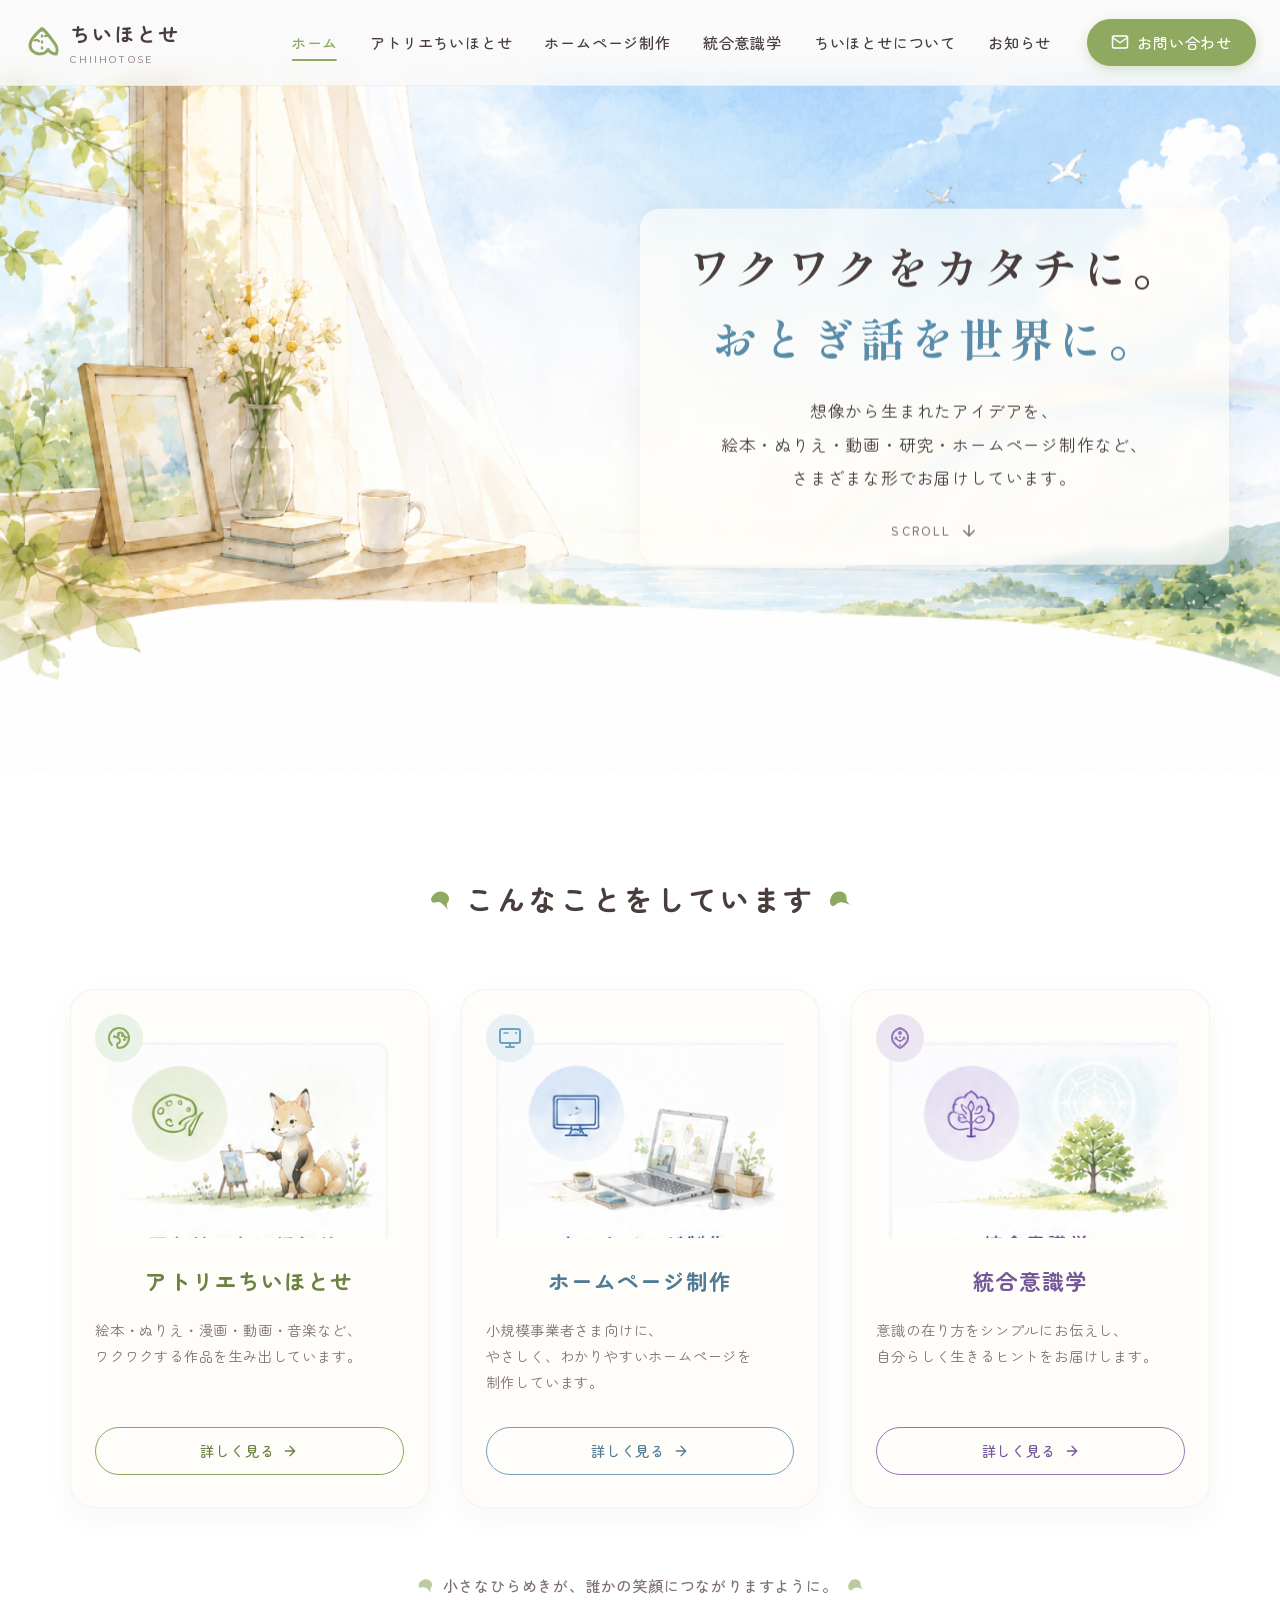
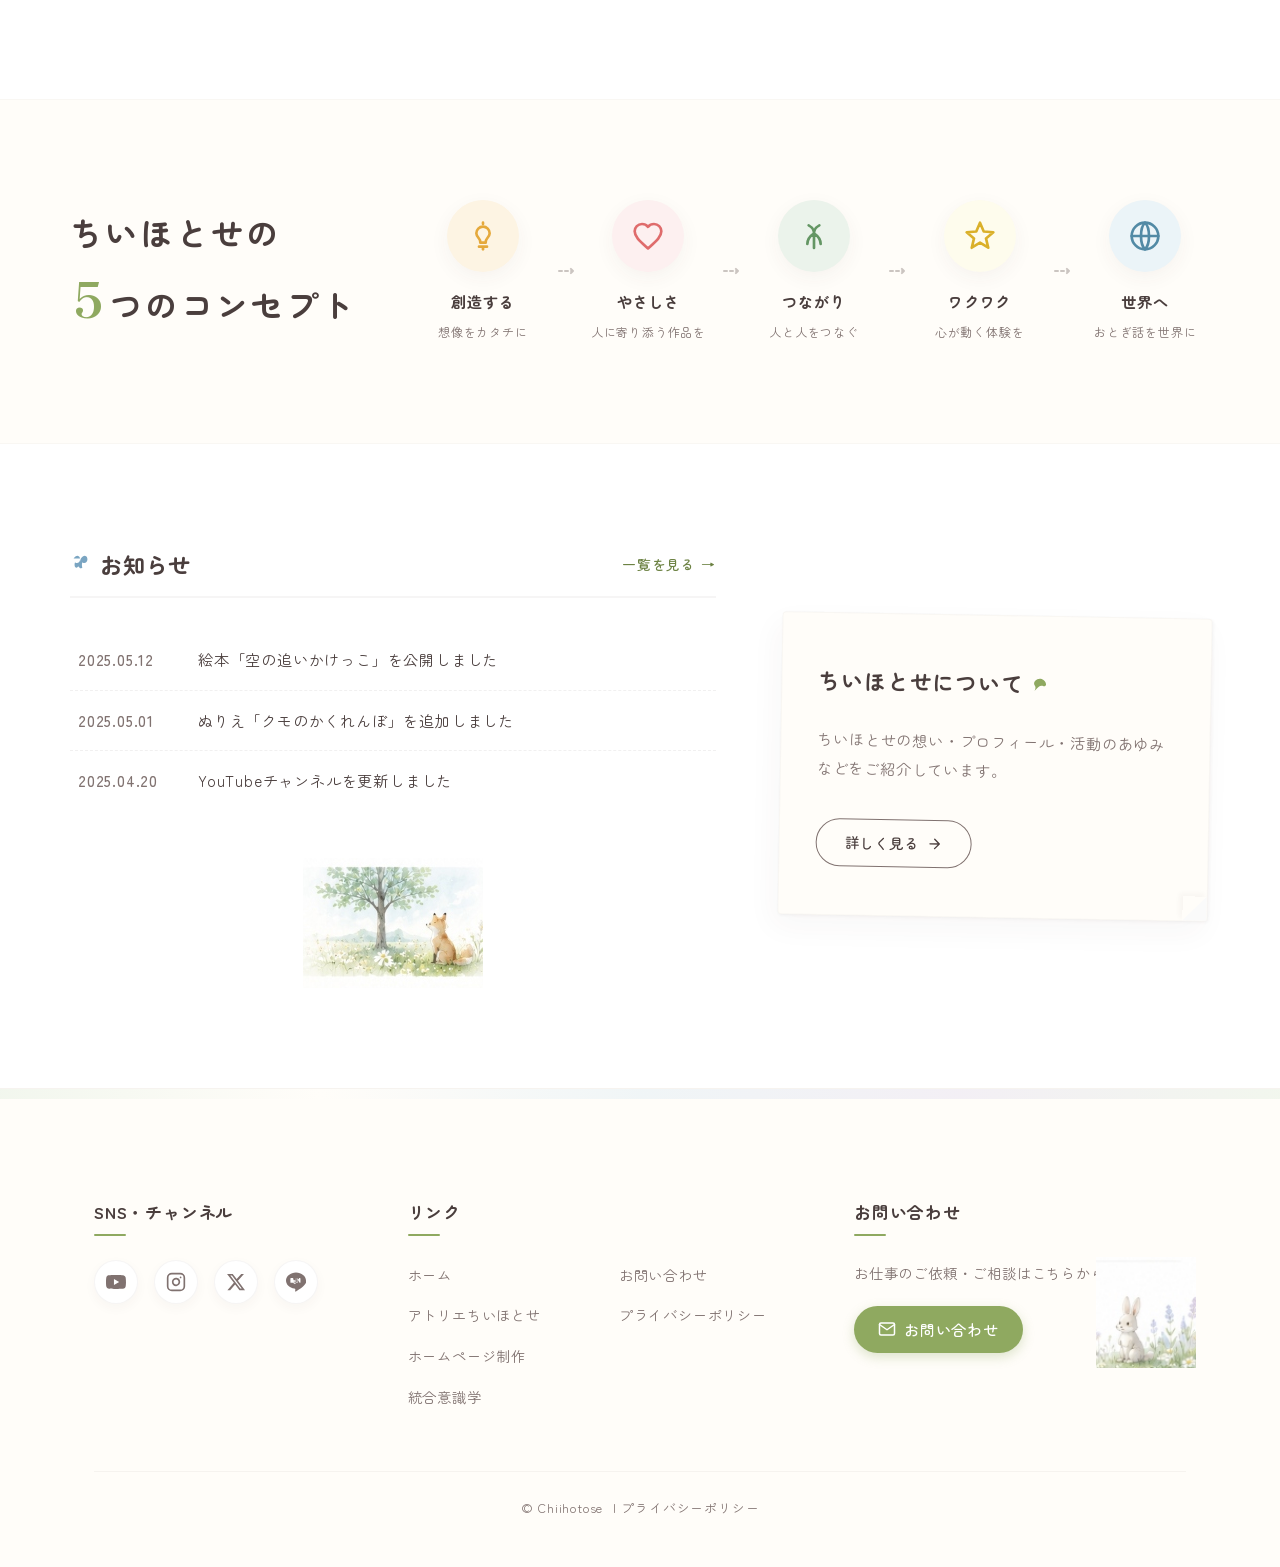
==== commit 6c2e030b: "Add files via upload" ====
--- a/index.html
+++ b/index.html
@@ -39,7 +39,7 @@
                     <li><a href="atelier.html" class="nav-link">アトリエちいほとせ</a></li>
                     <li><a href="web.html" class="nav-link">ホームページ制作</a></li>
                     <li><a href="https://aru-ics.github.io/github.io/" class="nav-link" target="_blank" rel="noopener noreferrer">統合意識学</a></li>
-                    <li><a href="#about" class="nav-link">ちいほとせについて</a></li>
+                    <li><a href="about.html" class="nav-link">ちいほとせについて</a></li>
                     <li><a href="#news" class="nav-link">お知らせ</a></li>
                 </ul>
             </nav>
@@ -323,7 +323,7 @@
                             <p class="about-card-text">
                                 ちいほとせの想い・プロフィール・活動のあゆみなどをご紹介しています。
                             </p>
-                            <a href="#" class="about-card-btn">
+                            <a href="about.html" class="about-card-btn">
                                 <span>詳しく見る</span>
                                 <svg class="btn-arrow" viewBox="0 0 24 24" fill="none" xmlns="http://www.w3.org/2000/svg">
                                     <path d="M5 12H19M19 12L12 5M19 12L12 19" stroke="currentColor" stroke-width="2" stroke-linecap="round" stroke-linejoin="round"/>
@@ -455,4 +455,4 @@
         });
     </script>
 </body>
-</html>
+</html>
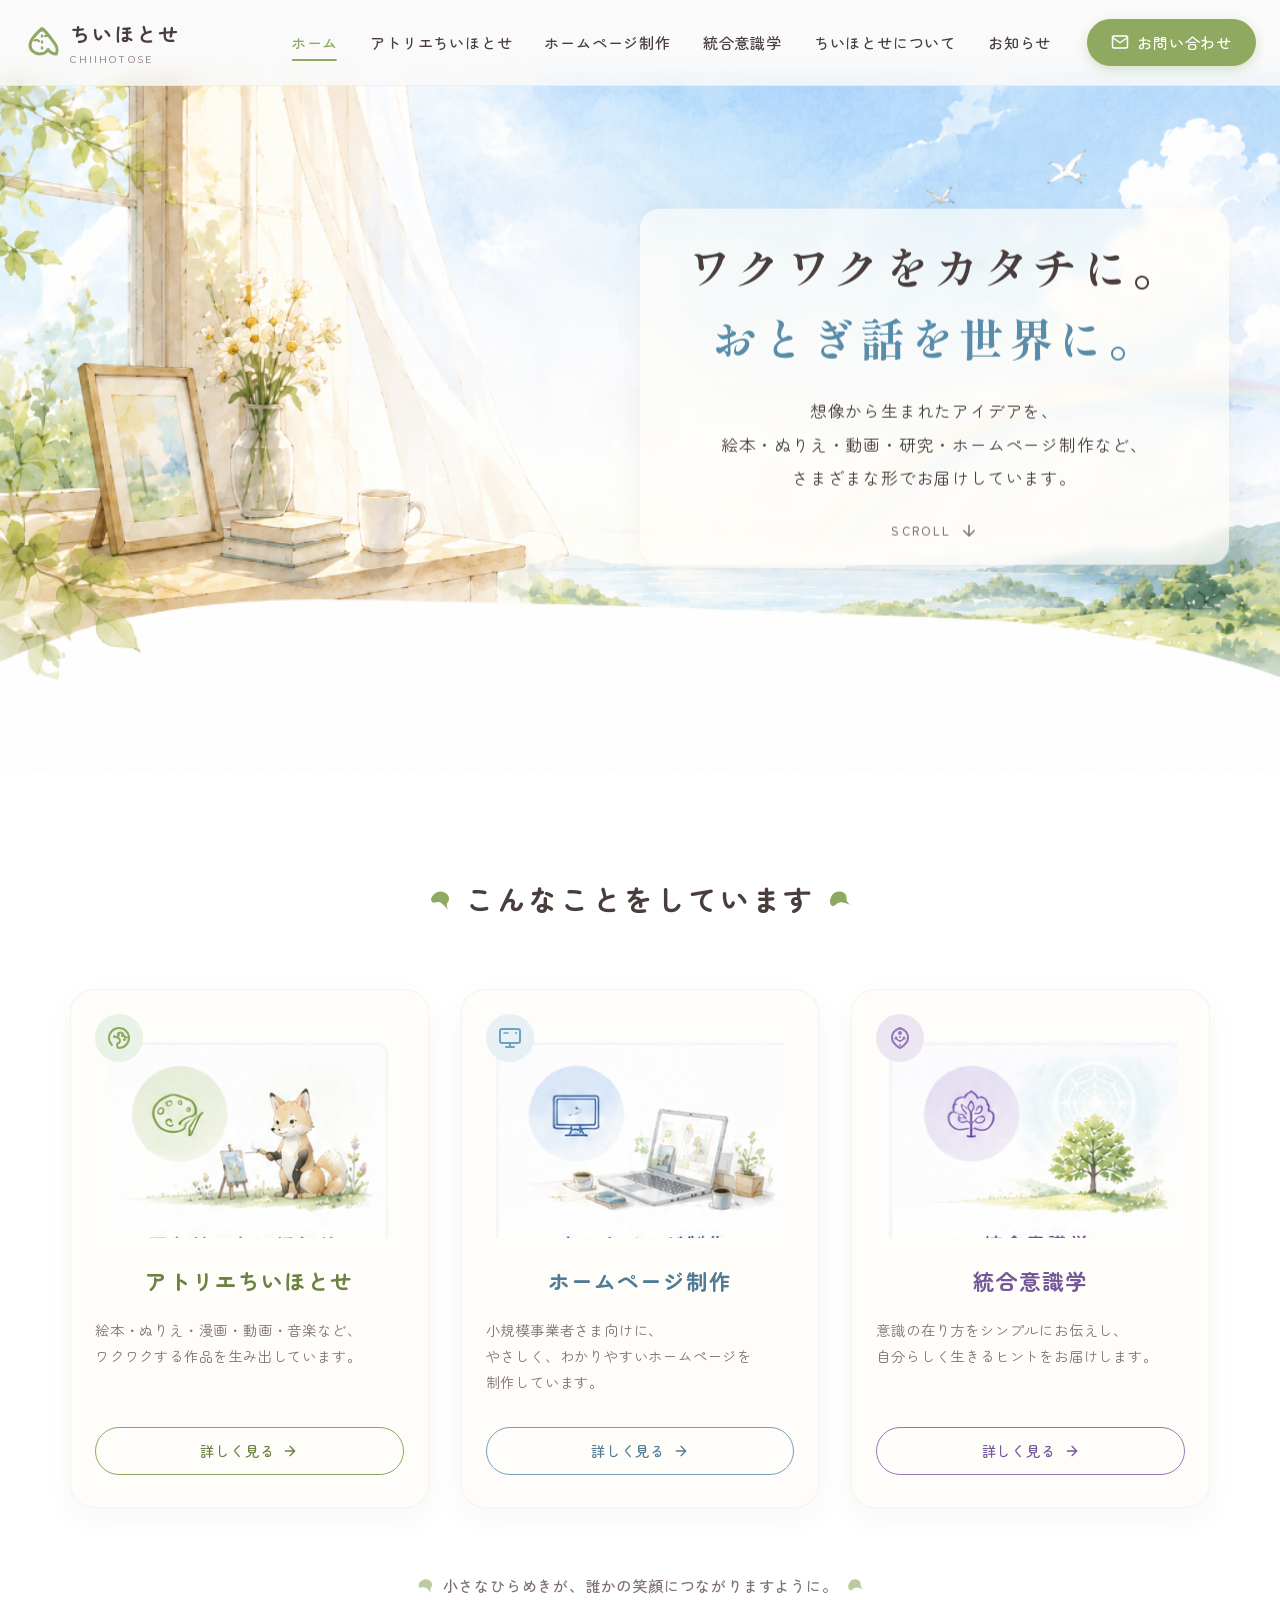
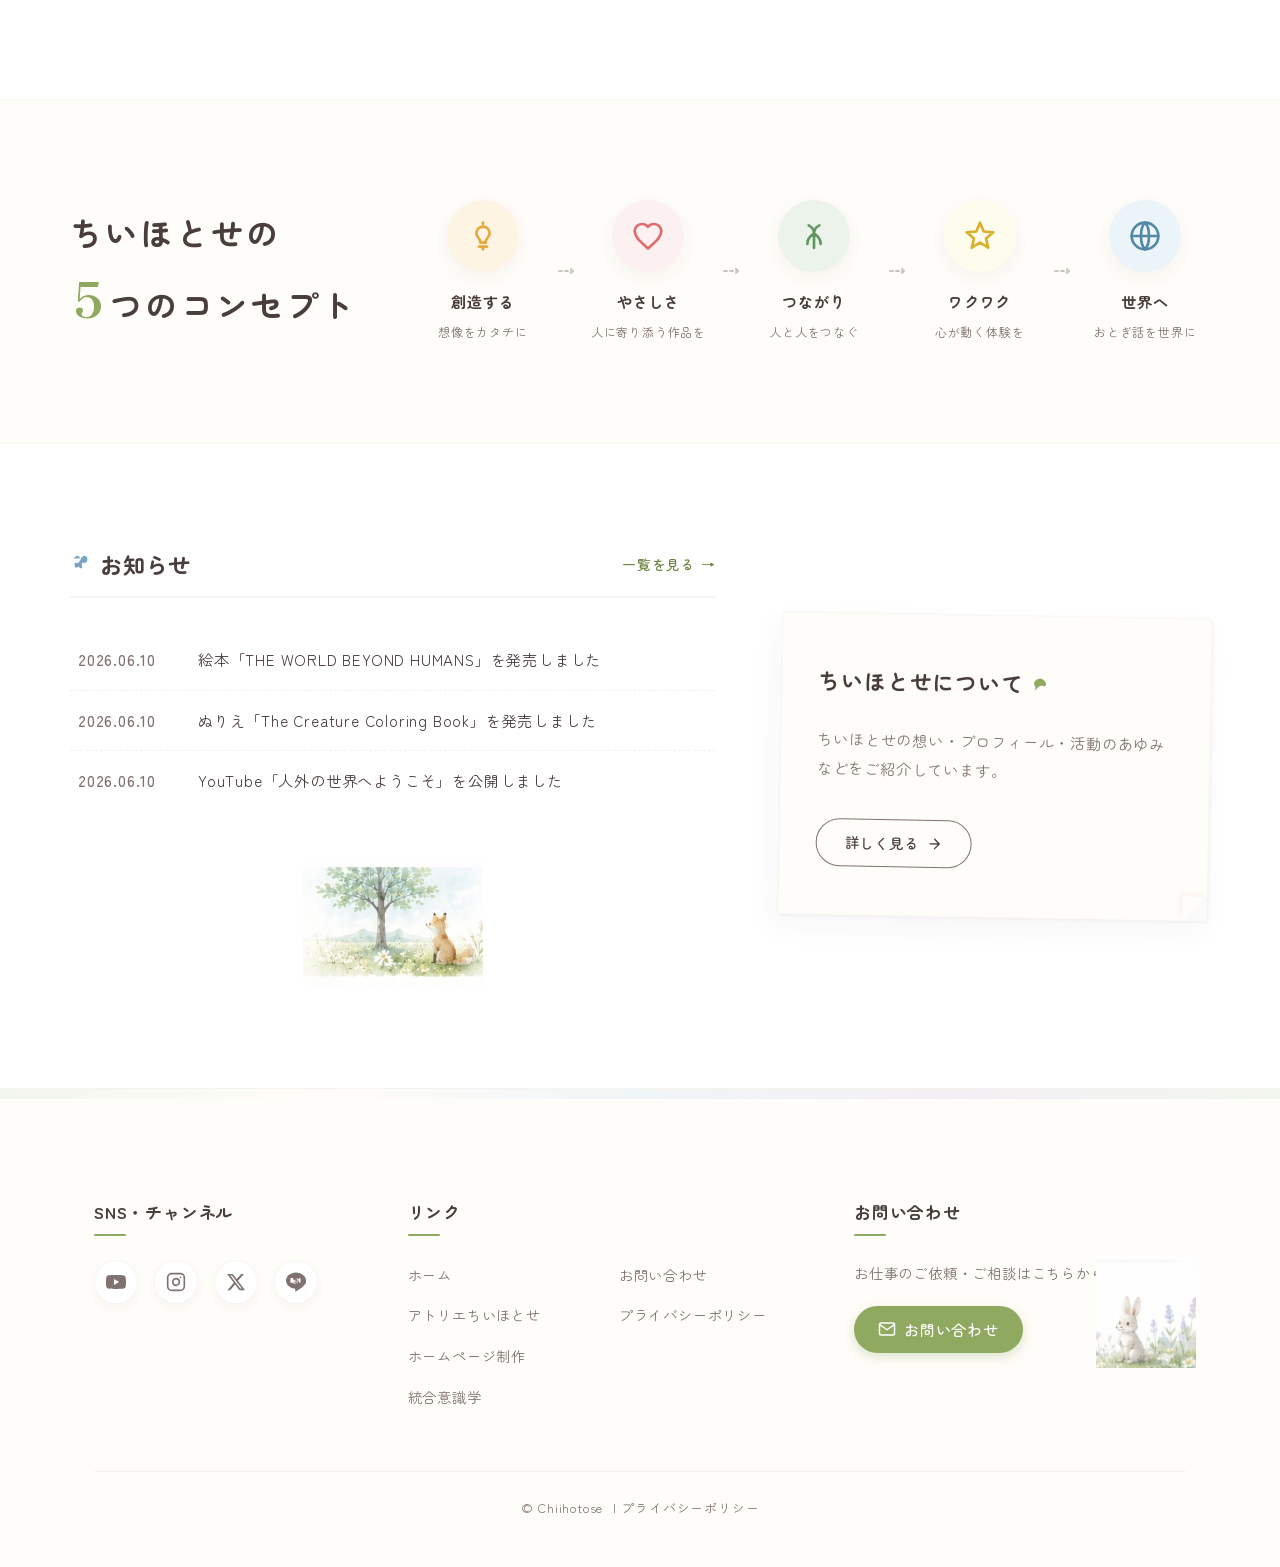
==== commit 2b5cd7e2: "Add new news items to index.html" ====
--- a/index.html
+++ b/index.html
@@ -295,17 +295,23 @@
                     </div>
                     <ul class="news-list">
                         <li class="news-item">
-                            <span class="news-date">2025.05.12</span>
-                            <span class="news-text">絵本「空の追いかけっこ」を公開しました</span>
-                        </li>
-                        <li class="news-item">
-                            <span class="news-date">2025.05.01</span>
-                            <span class="news-text">ぬりえ「クモのかくれんぼ」を追加しました</span>
-                        </li>
-                        <li class="news-item">
-                            <span class="news-date">2025.04.20</span>
-                            <span class="news-text">YouTubeチャンネルを更新しました</span>
-                        </li>
+    <span class="news-date">2026.06.10</span>
+    <a href="https://amzn.to/4eg0dKM" target="_blank" rel="noopener noreferrer" class="news-text">
+        絵本「THE WORLD BEYOND HUMANS」を発売しました
+    </a>
+</li>
+<li class="news-item">
+    <span class="news-date">2026.06.10</span>
+    <a href="https://amzn.to/49MYawm" target="_blank" rel="noopener noreferrer" class="news-text">
+        ぬりえ「The Creature Coloring Book」を発売しました
+    </a>
+</li>
+<li class="news-item">
+    <span class="news-date">2026.06.10</span>
+    <a href="https://youtu.be/vnYf-RVk_Js" target="_blank" rel="noopener noreferrer" class="news-text">
+        YouTube「人外の世界へようこそ」を公開しました
+    </a>
+</li>
                     </ul>
                     <div class="news-illustration">
                         <img src="assets/fox_under_tree.png" alt="木の下に佇むキツネのイラスト" class="fox-tree-img">
@@ -455,4 +461,4 @@
         });
     </script>
 </body>
-</html>+</html>
